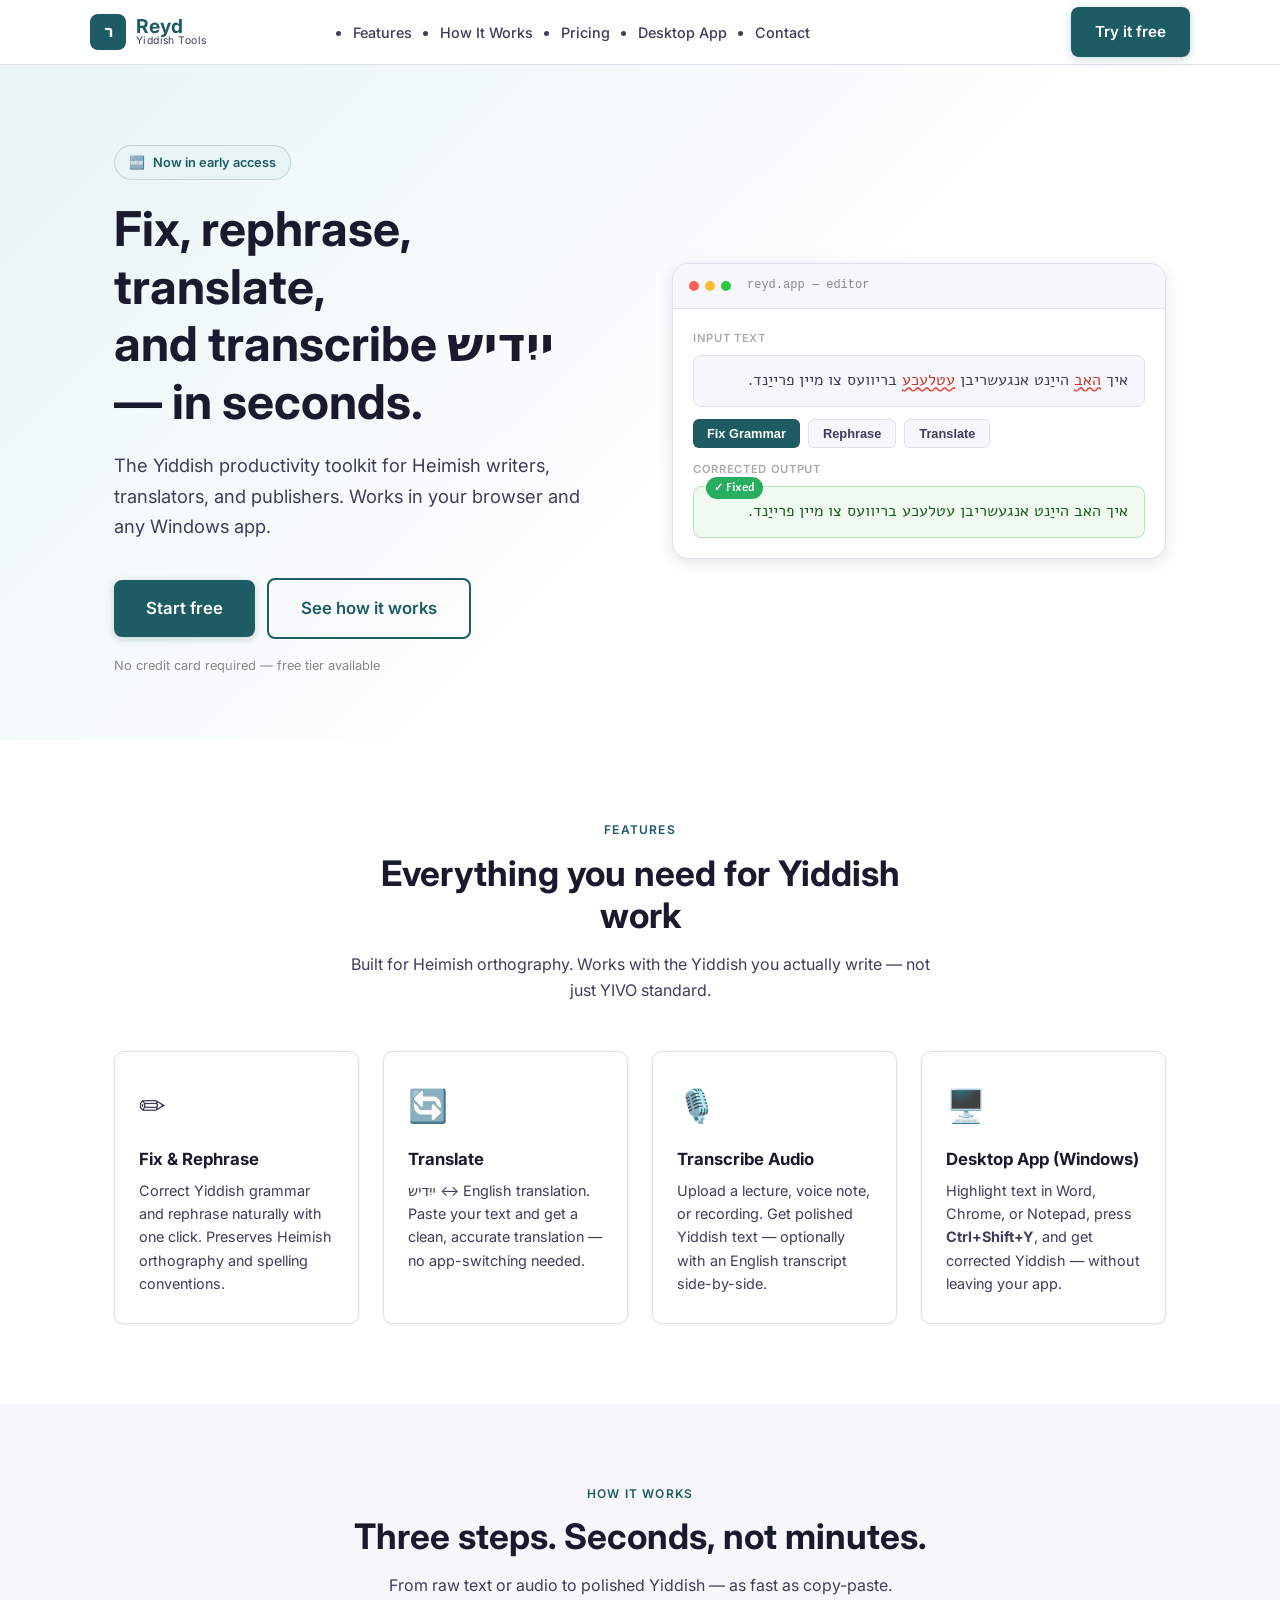
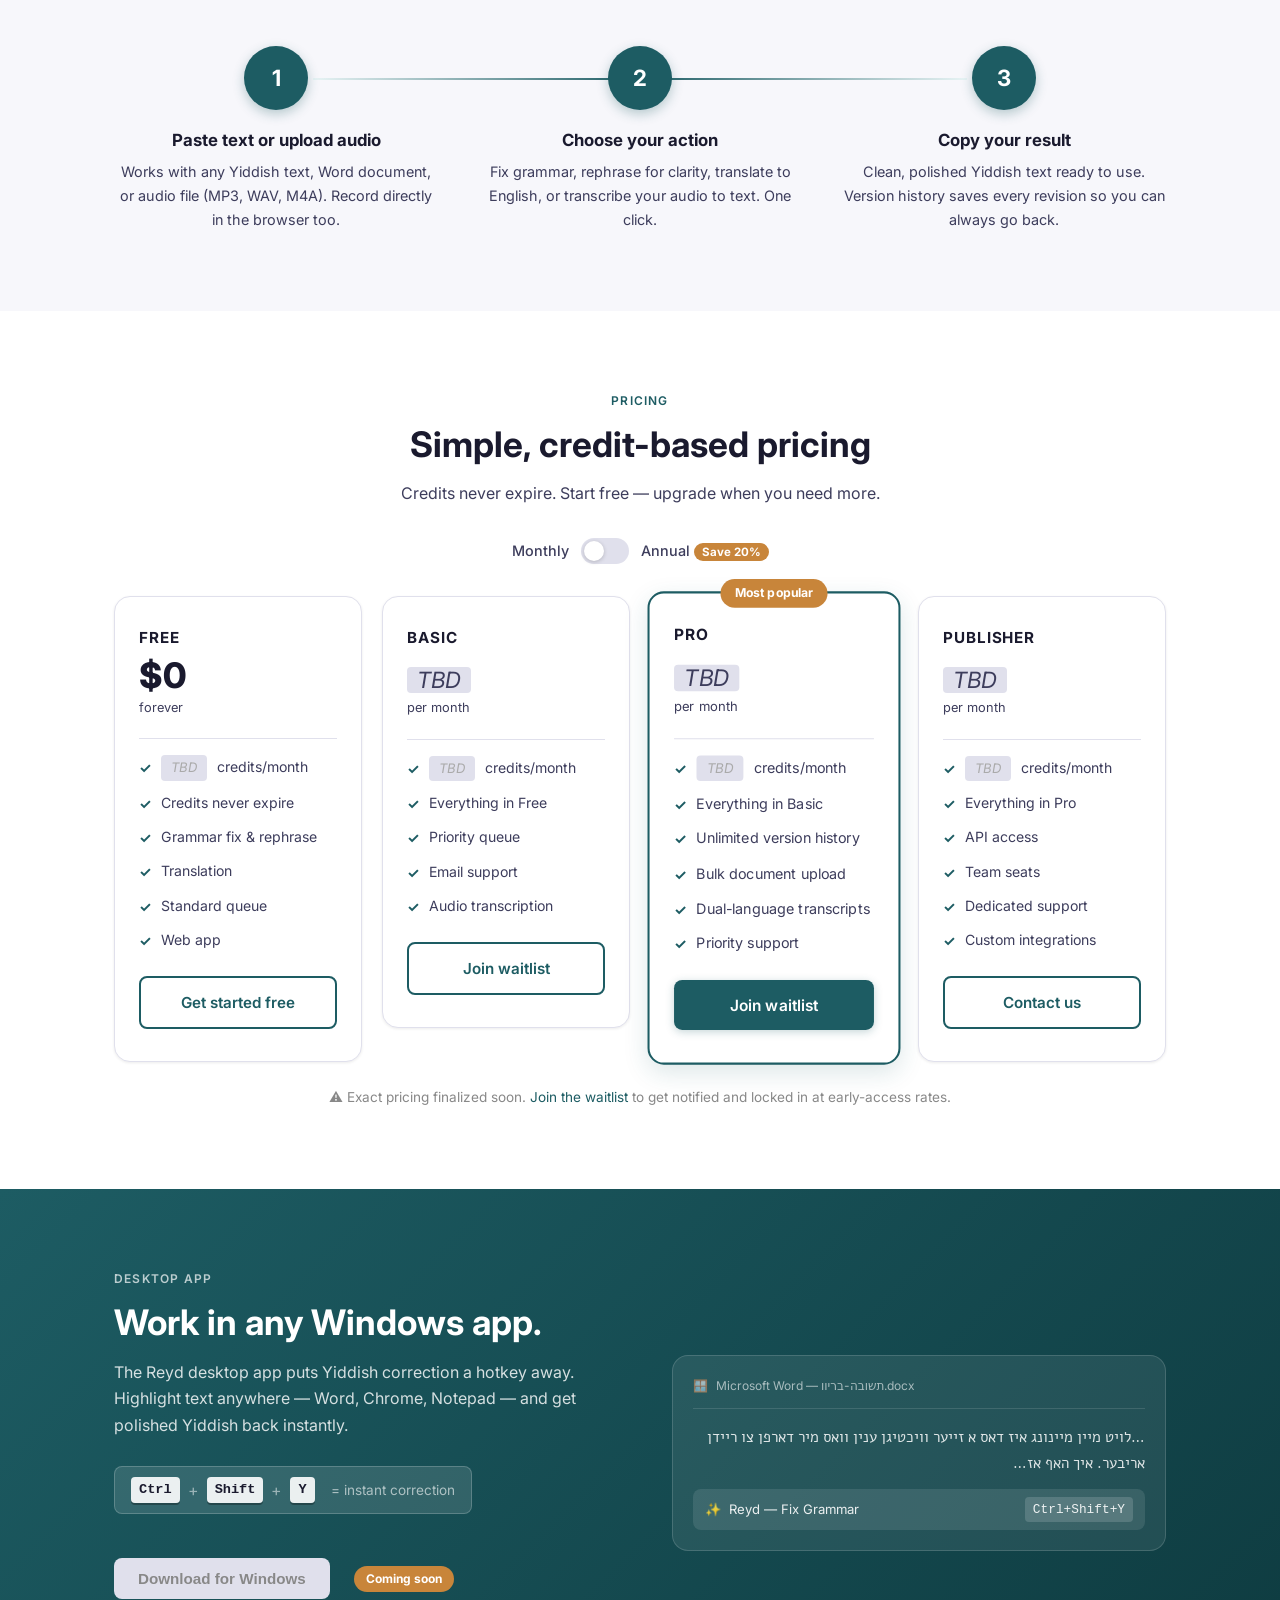
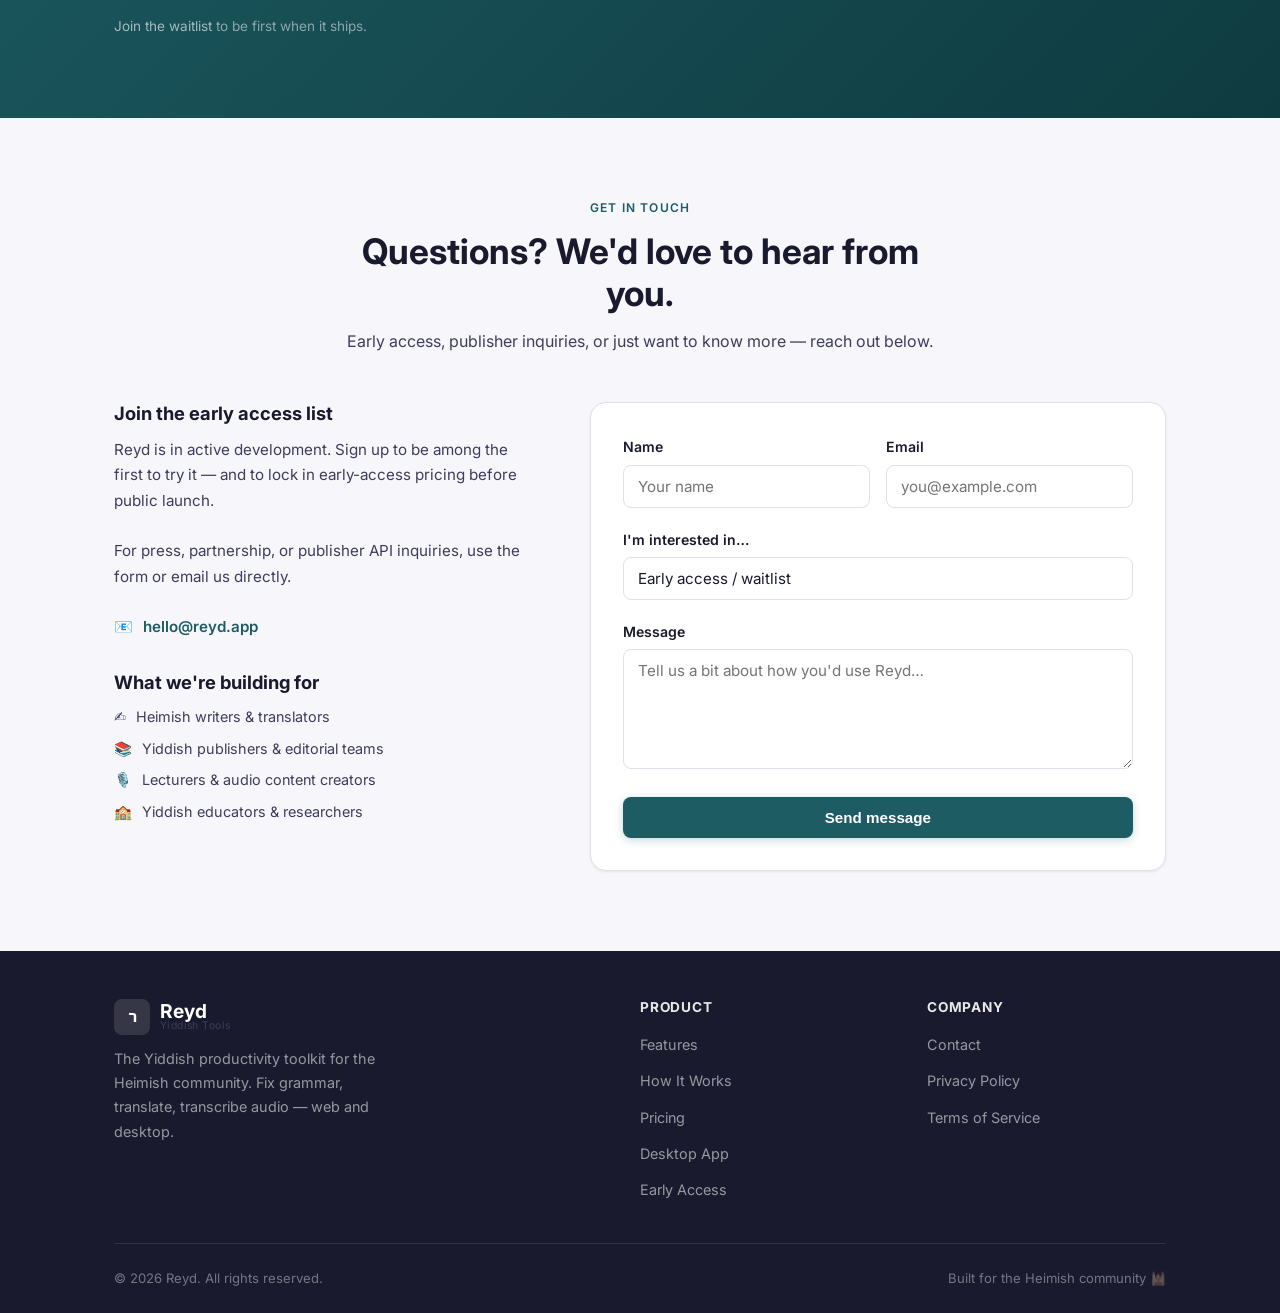
==== index.html @ 50206bb8 "Initial marketing site — Reyd (Yiddish productivity tools) Co-Authored-By: Paperclip <noreply@paperc" ====
<!DOCTYPE html>
<html lang="en">
<head>
  <meta charset="UTF-8" />
  <meta name="viewport" content="width=device-width, initial-scale=1.0" />

  <!-- ── SEO ── -->
  <title>Reyd — Yiddish Grammar, Translation & Audio Transcription</title>
  <meta name="description" content="Fix Yiddish grammar, rephrase, translate, and transcribe audio — all in one tool built for Heimish writers, translators, and publishers. Web and Windows desktop app." />
  <meta name="keywords" content="Yiddish grammar, Yiddish translation, Yiddish transcription, Heimish, Yiddish audio, STT, text correction" />
  <link rel="canonical" href="https://reyd.app/" />

  <!-- ── Open Graph ── -->
  <meta property="og:type"        content="website" />
  <meta property="og:url"         content="https://reyd.app/" />
  <meta property="og:title"       content="Reyd — Yiddish Productivity Tools" />
  <meta property="og:description" content="Fix grammar, translate, and transcribe Yiddish — in seconds. Web + Windows desktop." />
  <meta property="og:image"       content="https://reyd.app/og-image.png" />
  <meta property="og:locale"      content="en_US" />

  <!-- ── Twitter Card ── -->
  <meta name="twitter:card"        content="summary_large_image" />
  <meta name="twitter:title"       content="Reyd — Yiddish Productivity Tools" />
  <meta name="twitter:description" content="Fix grammar, translate, and transcribe Yiddish — in seconds." />
  <meta name="twitter:image"       content="https://reyd.app/og-image.png" />

  <!-- ── Fonts ── -->
  <!-- Inter for Latin UI -->
  <link rel="preconnect" href="https://fonts.googleapis.com" />
  <link rel="preconnect" href="https://fonts.gstatic.com" crossorigin />
  <!-- Alef subseted to Hebrew Unicode block; Inter for Latin -->
  <link href="https://fonts.googleapis.com/css2?family=Alef&family=Inter:wght@400;500;600;700;800&display=swap" rel="stylesheet" />

  <!-- ── Analytics (Plausible — privacy-first, no cookies) ── -->
  <!-- <script defer data-domain="reyd.app" src="https://plausible.io/js/script.js"></script> -->

  <link rel="stylesheet" href="styles.css" />
  <link rel="icon" href="data:image/svg+xml,<svg xmlns='http://www.w3.org/2000/svg' viewBox='0 0 100 100'><rect width='100' height='100' rx='20' fill='%231D5C63'/><text y='.9em' font-size='80' font-family='serif' fill='white'>ר</text></svg>" />
</head>
<body>

<!-- ════════════════════════════
     NAVIGATION
════════════════════════════ -->
<header>
  <nav class="navbar" role="navigation" aria-label="Main navigation">
    <div class="navbar-inner">
      <a href="/" class="navbar-logo" aria-label="Reyd home">
        <div class="logo-icon" aria-hidden="true">ר</div>
        <div class="logo-name">
          <span>Reyd</span>
          <span>Yiddish Tools</span>
        </div>
      </a>

      <ul class="navbar-links" role="list">
        <li><a href="#features">Features</a></li>
        <li><a href="#how-it-works">How It Works</a></li>
        <li><a href="#pricing">Pricing</a></li>
        <li><a href="#desktop">Desktop App</a></li>
        <li><a href="#contact">Contact</a></li>
      </ul>

      <a href="#pricing" class="btn btn-primary navbar-cta">Try it free</a>

      <div class="hamburger" id="hamburger" role="button" aria-label="Open menu" aria-expanded="false" tabindex="0">
        <span></span><span></span><span></span>
      </div>
    </div>

    <nav class="mobile-nav" id="mobile-nav" aria-label="Mobile navigation">
      <a href="#features">Features</a>
      <a href="#how-it-works">How It Works</a>
      <a href="#pricing">Pricing</a>
      <a href="#desktop">Desktop App</a>
      <a href="#contact">Contact</a>
      <a href="#pricing" class="btn btn-primary" style="margin-top:8px;justify-content:center;">Try it free</a>
    </nav>
  </nav>
</header>

<main>

<!-- ════════════════════════════
     HERO
════════════════════════════ -->
<section class="hero" id="hero" aria-labelledby="hero-heading">
  <div class="container">
    <div class="hero-inner">
      <div class="hero-text">
        <div class="hero-badge">
          <span aria-hidden="true">🆕</span> Now in early access
        </div>
        <h1 id="hero-heading">
          Fix, rephrase, translate,<br />and transcribe <span lang="yi">ייִדיש</span> — in seconds.
        </h1>
        <p class="hero-sub">
          The Yiddish productivity toolkit for Heimish writers, translators, and publishers. Works in your browser and any Windows app.
        </p>
        <div class="hero-actions">
          <a href="#pricing" class="btn btn-primary btn-lg">Start free</a>
          <a href="#how-it-works" class="btn btn-outline btn-lg">See how it works</a>
        </div>
        <p class="hero-note">No credit card required &mdash; free tier available</p>
      </div>

      <!-- Interactive demo panel -->
      <div class="demo-panel" role="img" aria-label="Demo: Yiddish grammar correction">
        <div class="demo-topbar">
          <div class="demo-dots" aria-hidden="true">
            <span></span><span></span><span></span>
          </div>
          <div class="demo-title">reyd.app — editor</div>
        </div>
        <div class="demo-body">
          <div class="demo-label">Input text</div>
          <div class="demo-input" dir="rtl" lang="yi">
            איך <span class="error-span">האב</span> הייַנט אנגעשריבן <span class="error-span">עטלעכע</span> בריוועס צו מיין פרייַנד.
          </div>

          <div class="demo-actions" aria-label="Actions">
            <button class="demo-action-btn active" type="button">Fix Grammar</button>
            <button class="demo-action-btn" type="button">Rephrase</button>
            <button class="demo-action-btn" type="button">Translate</button>
          </div>

          <div class="demo-label">Corrected output</div>
          <div class="demo-output" dir="rtl" lang="yi" style="position:relative;">
            <span class="demo-tick">✓ Fixed</span>
            איך האב הייַנט אנגעשריבן עטלעכע בריוועס צו מיין פרייַנד.
          </div>
        </div>
      </div>
    </div>
  </div>
</section>

<!-- ════════════════════════════
     FEATURES
════════════════════════════ -->
<section class="section" id="features" aria-labelledby="features-heading">
  <div class="container">
    <div class="section-header">
      <div class="section-label">Features</div>
      <h2 id="features-heading">Everything you need for Yiddish work</h2>
      <p>Built for Heimish orthography. Works with the Yiddish you actually write — not just YIVO standard.</p>
    </div>

    <div class="features-grid" role="list">
      <div class="feature-card" role="listitem">
        <span class="feature-icon" aria-hidden="true">✏️</span>
        <h3>Fix &amp; Rephrase</h3>
        <p>Correct Yiddish grammar and rephrase naturally with one click. Preserves Heimish orthography and spelling conventions.</p>
      </div>
      <div class="feature-card" role="listitem">
        <span class="feature-icon" aria-hidden="true">🔄</span>
        <h3>Translate</h3>
        <p>
          <span lang="yi">ייִדיש</span> ↔ English translation. Paste your text and get a clean, accurate translation — no app-switching needed.
        </p>
      </div>
      <div class="feature-card" role="listitem">
        <span class="feature-icon" aria-hidden="true">🎙️</span>
        <h3>Transcribe Audio</h3>
        <p>Upload a lecture, voice note, or recording. Get polished Yiddish text — optionally with an English transcript side-by-side.</p>
      </div>
      <div class="feature-card" role="listitem">
        <span class="feature-icon" aria-hidden="true">🖥️</span>
        <h3>Desktop App (Windows)</h3>
        <p>Highlight text in Word, Chrome, or Notepad, press <strong>Ctrl+Shift+Y</strong>, and get corrected Yiddish — without leaving your app.</p>
      </div>
    </div>
  </div>
</section>

<!-- ════════════════════════════
     HOW IT WORKS
════════════════════════════ -->
<section class="section section-alt" id="how-it-works" aria-labelledby="hiw-heading">
  <div class="container">
    <div class="section-header">
      <div class="section-label">How it works</div>
      <h2 id="hiw-heading">Three steps. Seconds, not minutes.</h2>
      <p>From raw text or audio to polished Yiddish — as fast as copy-paste.</p>
    </div>

    <div class="steps" role="list">
      <div class="step" role="listitem">
        <div class="step-number" aria-hidden="true">1</div>
        <h3>Paste text or upload audio</h3>
        <p>Works with any Yiddish text, Word document, or audio file (MP3, WAV, M4A). Record directly in the browser too.</p>
      </div>
      <div class="step" role="listitem">
        <div class="step-number" aria-hidden="true">2</div>
        <h3>Choose your action</h3>
        <p>Fix grammar, rephrase for clarity, translate to English, or transcribe your audio to text. One click.</p>
      </div>
      <div class="step" role="listitem">
        <div class="step-number" aria-hidden="true">3</div>
        <h3>Copy your result</h3>
        <p>Clean, polished Yiddish text ready to use. Version history saves every revision so you can always go back.</p>
      </div>
    </div>
  </div>
</section>

<!-- ════════════════════════════
     PRICING
════════════════════════════ -->
<section class="section" id="pricing" aria-labelledby="pricing-heading">
  <div class="container">
    <div class="section-header">
      <div class="section-label">Pricing</div>
      <h2 id="pricing-heading">Simple, credit-based pricing</h2>
      <p>Credits never expire. Start free — upgrade when you need more.</p>
    </div>

    <div class="pricing-toggle" role="group" aria-label="Billing period">
      <span class="toggle-label">Monthly</span>
      <div class="toggle-switch" id="billing-toggle" role="switch" aria-checked="false" tabindex="0">
        <div class="toggle-knob"></div>
      </div>
      <span class="toggle-label">Annual <span class="toggle-save">Save 20%</span></span>
    </div>

    <div class="pricing-grid" role="list">

      <!-- Free -->
      <div class="pricing-card" role="listitem">
        <div class="pricing-tier">Free</div>
        <div class="pricing-price">$0</div>
        <div class="pricing-period">forever</div>
        <hr class="pricing-divider" />
        <ul class="pricing-features" aria-label="Free plan features">
          <li><span class="pricing-placeholder">TBD</span> credits/month</li>
          <li>Credits never expire</li>
          <li>Grammar fix &amp; rephrase</li>
          <li>Translation</li>
          <li>Standard queue</li>
          <li>Web app</li>
        </ul>
        <a href="#contact" class="btn btn-outline" style="width:100%;justify-content:center;">Get started free</a>
      </div>

      <!-- Basic -->
      <div class="pricing-card" role="listitem">
        <div class="pricing-tier">Basic</div>
        <div class="pricing-price"><span class="pricing-placeholder" style="font-size:1.4rem;">TBD</span></div>
        <div class="pricing-period">per month</div>
        <hr class="pricing-divider" />
        <ul class="pricing-features" aria-label="Basic plan features">
          <li><span class="pricing-placeholder">TBD</span> credits/month</li>
          <li>Everything in Free</li>
          <li>Priority queue</li>
          <li>Email support</li>
          <li>Audio transcription</li>
        </ul>
        <a href="#contact" class="btn btn-outline" style="width:100%;justify-content:center;">Join waitlist</a>
      </div>

      <!-- Pro — Most popular -->
      <div class="pricing-card popular" role="listitem">
        <div class="popular-badge">Most popular</div>
        <div class="pricing-tier">Pro</div>
        <div class="pricing-price"><span class="pricing-placeholder" style="font-size:1.4rem;">TBD</span></div>
        <div class="pricing-period">per month</div>
        <hr class="pricing-divider" />
        <ul class="pricing-features" aria-label="Pro plan features">
          <li><span class="pricing-placeholder">TBD</span> credits/month</li>
          <li>Everything in Basic</li>
          <li>Unlimited version history</li>
          <li>Bulk document upload</li>
          <li>Dual-language transcripts</li>
          <li>Priority support</li>
        </ul>
        <a href="#contact" class="btn btn-primary" style="width:100%;justify-content:center;">Join waitlist</a>
      </div>

      <!-- Publisher -->
      <div class="pricing-card" role="listitem">
        <div class="pricing-tier">Publisher</div>
        <div class="pricing-price"><span class="pricing-placeholder" style="font-size:1.4rem;">TBD</span></div>
        <div class="pricing-period">per month</div>
        <hr class="pricing-divider" />
        <ul class="pricing-features" aria-label="Publisher plan features">
          <li><span class="pricing-placeholder">TBD</span> credits/month</li>
          <li>Everything in Pro</li>
          <li>API access</li>
          <li>Team seats</li>
          <li>Dedicated support</li>
          <li>Custom integrations</li>
        </ul>
        <a href="#contact" class="btn btn-outline" style="width:100%;justify-content:center;">Contact us</a>
      </div>

    </div>

    <p style="text-align:center;margin-top:24px;font-size:.85rem;color:#888;">
      ⚠️ Exact pricing finalized soon. <a href="#contact">Join the waitlist</a> to get notified and locked in at early-access rates.
    </p>
  </div>
</section>

<!-- ════════════════════════════
     DESKTOP APP CTA
════════════════════════════ -->
<section class="desktop-cta section" id="desktop" aria-labelledby="desktop-heading">
  <div class="container">
    <div class="desktop-inner">
      <div>
        <div class="section-label" style="color:rgba(255,255,255,.7);">Desktop App</div>
        <h2 id="desktop-heading">Work in any Windows app.</h2>
        <p style="margin-top:16px;margin-bottom:8px;">
          The Reyd desktop app puts Yiddish correction a hotkey away. Highlight text anywhere — Word, Chrome, Notepad — and get polished Yiddish back instantly.
        </p>
        <div class="hotkey-demo" aria-label="Keyboard shortcut: Ctrl plus Shift plus Y">
          <kbd class="key">Ctrl</kbd>
          <span style="color:rgba(255,255,255,.5)">+</span>
          <kbd class="key">Shift</kbd>
          <span style="color:rgba(255,255,255,.5)">+</span>
          <kbd class="key">Y</kbd>
          <span style="color:rgba(255,255,255,.6);font-size:.85rem;margin-left:8px;">= instant correction</span>
        </div>
        <div style="display:flex;align-items:center;gap:12px;margin-top:24px;">
          <button class="btn btn-disabled" disabled aria-disabled="true">Download for Windows</button>
          <span class="coming-soon-tag">Coming soon</span>
        </div>
        <p style="margin-top:16px;color:rgba(255,255,255,.5);font-size:.85rem;">
          <a href="#contact" style="color:rgba(255,255,255,.6);">Join the waitlist</a> to be first when it ships.
        </p>
      </div>

      <div class="app-mockup" aria-label="Desktop app preview">
        <div class="mockup-header">
          <span>🪟</span>
          <span>Microsoft Word — תשובה-בריוו.docx</span>
        </div>
        <div class="mockup-text" dir="rtl" lang="yi">
          …לויט מיין מיינונג איז דאס א זייער וויכטיגן ענין
          וואס מיר דארפן צו ריידן אריבער. איך האף אז…
        </div>
        <div class="mockup-action">
          <span>✨</span>
          <span style="flex:1">Reyd — Fix Grammar</span>
          <span class="shortcut-chip">Ctrl+Shift+Y</span>
        </div>
      </div>
    </div>
  </div>
</section>

<!-- ════════════════════════════
     CONTACT
════════════════════════════ -->
<section class="section section-alt" id="contact" aria-labelledby="contact-heading">
  <div class="container">
    <div class="section-header">
      <div class="section-label">Get in touch</div>
      <h2 id="contact-heading">Questions? We'd love to hear from you.</h2>
      <p>Early access, publisher inquiries, or just want to know more — reach out below.</p>
    </div>

    <div class="contact-grid">
      <div class="contact-info">
        <h3>Join the early access list</h3>
        <p>
          Reyd is in active development. Sign up to be among the first to try it — and to lock in early-access pricing before public launch.
        </p>
        <p>
          For press, partnership, or publisher API inquiries, use the form or email us directly.
        </p>
        <div class="contact-email">
          <span aria-hidden="true">📧</span>
          <a href="mailto:hello@reyd.app">hello@reyd.app</a>
        </div>

        <div style="margin-top:32px;">
          <h3 style="margin-bottom:12px;">What we're building for</h3>
          <ul style="list-style:none;display:flex;flex-direction:column;gap:8px;">
            <li style="display:flex;gap:10px;align-items:flex-start;font-size:.9rem;">
              <span>✍️</span> Heimish writers &amp; translators
            </li>
            <li style="display:flex;gap:10px;align-items:flex-start;font-size:.9rem;">
              <span>📚</span> Yiddish publishers &amp; editorial teams
            </li>
            <li style="display:flex;gap:10px;align-items:flex-start;font-size:.9rem;">
              <span>🎙️</span> Lecturers &amp; audio content creators
            </li>
            <li style="display:flex;gap:10px;align-items:flex-start;font-size:.9rem;">
              <span>🏫</span> Yiddish educators &amp; researchers
            </li>
          </ul>
        </div>
      </div>

      <!-- Formspree contact form -->
      <div class="contact-form">
        <form id="contact-form" action="https://formspree.io/f/PLACEHOLDER_FORM_ID" method="POST" novalidate>
          <div class="form-row">
            <div class="form-group">
              <label for="name">Name</label>
              <input type="text" id="name" name="name" placeholder="Your name" required autocomplete="name" />
            </div>
            <div class="form-group">
              <label for="email">Email</label>
              <input type="email" id="email" name="email" placeholder="you@example.com" required autocomplete="email" />
            </div>
          </div>
          <div class="form-group">
            <label for="subject">I'm interested in…</label>
            <select id="subject" name="subject">
              <option value="early-access">Early access / waitlist</option>
              <option value="publisher-api">Publisher API access</option>
              <option value="desktop-waitlist">Desktop app waitlist (Windows)</option>
              <option value="press">Press / media inquiry</option>
              <option value="other">Other</option>
            </select>
          </div>
          <div class="form-group">
            <label for="message">Message</label>
            <textarea id="message" name="message" placeholder="Tell us a bit about how you'd use Reyd…"></textarea>
          </div>
          <!-- Honeypot anti-spam field -->
          <input type="text" name="_gotcha" style="display:none" tabindex="-1" autocomplete="off" />
          <input type="hidden" name="_subject" value="New Reyd inquiry" />

          <button type="submit" class="btn btn-primary" style="width:100%;justify-content:center;">
            Send message
          </button>
        </form>
        <div class="form-success" id="form-success" role="alert">
          ✅ Message received! We'll be in touch soon.
        </div>
      </div>
    </div>
  </div>
</section>

</main>

<!-- ════════════════════════════
     FOOTER
════════════════════════════ -->
<footer class="footer" role="contentinfo">
  <div class="container">
    <div class="footer-inner">
      <div class="footer-brand">
        <a href="/" class="navbar-logo" style="color:#fff;" aria-label="Reyd home">
          <div class="logo-icon" aria-hidden="true">ר</div>
          <div class="logo-name">
            <span style="color:#fff;">Reyd</span>
            <span>Yiddish Tools</span>
          </div>
        </a>
        <p>
          The Yiddish productivity toolkit for the Heimish community. Fix grammar, translate, transcribe audio — web and desktop.
        </p>
      </div>

      <div class="footer-col">
        <h4>Product</h4>
        <ul>
          <li><a href="#features">Features</a></li>
          <li><a href="#how-it-works">How It Works</a></li>
          <li><a href="#pricing">Pricing</a></li>
          <li><a href="#desktop">Desktop App</a></li>
          <li><a href="#contact">Early Access</a></li>
        </ul>
      </div>

      <div class="footer-col">
        <h4>Company</h4>
        <ul>
          <li><a href="#contact">Contact</a></li>
          <li><a href="privacy.html">Privacy Policy</a></li>
          <li><a href="terms.html">Terms of Service</a></li>
        </ul>
      </div>
    </div>

    <div class="footer-bottom">
      <span>&copy; 2026 Reyd. All rights reserved.</span>
      <span>Built for the Heimish community 🕍</span>
    </div>
  </div>
</footer>

<script>
// ── Mobile nav toggle ──
const hamburger = document.getElementById('hamburger');
const mobileNav = document.getElementById('mobile-nav');
hamburger.addEventListener('click', () => {
  const isOpen = mobileNav.classList.toggle('open');
  hamburger.setAttribute('aria-expanded', isOpen);
});
hamburger.addEventListener('keydown', e => {
  if (e.key === 'Enter' || e.key === ' ') { e.preventDefault(); hamburger.click(); }
});
// Close mobile nav on link click
mobileNav.querySelectorAll('a').forEach(a => {
  a.addEventListener('click', () => {
    mobileNav.classList.remove('open');
    hamburger.setAttribute('aria-expanded', 'false');
  });
});

// ── Billing toggle (visual only — pricing TBD) ──
const toggle = document.getElementById('billing-toggle');
toggle.addEventListener('click', () => {
  const active = toggle.classList.toggle('active');
  toggle.setAttribute('aria-checked', active);
});
toggle.addEventListener('keydown', e => {
  if (e.key === 'Enter' || e.key === ' ') { e.preventDefault(); toggle.click(); }
});

// ── Contact form AJAX submit (Formspree) ──
const form = document.getElementById('contact-form');
const successMsg = document.getElementById('form-success');
form.addEventListener('submit', async e => {
  e.preventDefault();
  const btn = form.querySelector('button[type="submit"]');
  btn.textContent = 'Sending…';
  btn.disabled = true;
  try {
    const res = await fetch(form.action, {
      method: 'POST',
      headers: { 'Accept': 'application/json' },
      body: new FormData(form),
    });
    if (res.ok) {
      form.style.display = 'none';
      successMsg.style.display = 'block';
    } else {
      btn.textContent = 'Try again';
      btn.disabled = false;
    }
  } catch {
    btn.textContent = 'Try again';
    btn.disabled = false;
  }
});

// ── Smooth-scroll for anchor links ──
document.querySelectorAll('a[href^="#"]').forEach(a => {
  a.addEventListener('click', e => {
    const id = a.getAttribute('href').slice(1);
    const el = document.getElementById(id);
    if (el) {
      e.preventDefault();
      el.scrollIntoView({ behavior: 'smooth', block: 'start' });
    }
  });
});

// ── Active nav link highlighting on scroll ──
const sections = document.querySelectorAll('section[id]');
const navLinks = document.querySelectorAll('.navbar-links a');
const observer = new IntersectionObserver((entries) => {
  entries.forEach(entry => {
    if (entry.isIntersecting) {
      navLinks.forEach(link => {
        link.style.color = link.getAttribute('href') === '#' + entry.target.id
          ? 'var(--primary)'
          : '';
      });
    }
  });
}, { rootMargin: '-40% 0px -55% 0px' });
sections.forEach(s => observer.observe(s));
</script>

</body>
</html>
---- styles.css ----
/* =========================================================
   Reyd — Marketing Site Styles
   Warm stone + deep teal palette (Designer spec AAN-663)
   ========================================================= */

/* ── Reset & Base ── */
*, *::before, *::after {
  box-sizing: border-box;
  margin: 0;
  padding: 0;
}

:root {
  --primary:       #1D5C63;
  --primary-light: #E8F4F5;
  --primary-hover: #174d53;
  --accent:        #C8853A;
  --text-dark:     #1A1A2E;
  --text-body:     #3D3D5C;
  --bg-white:      #FFFFFF;
  --border:        #E0E0EC;
  --bg-alt:        #F7F7FB;
  --shadow-sm:     0 1px 3px rgba(0,0,0,.08);
  --shadow-md:     0 4px 16px rgba(0,0,0,.10);
  --radius:        10px;
  --radius-lg:     16px;
  --font-latin:    'Inter', 'Lato', system-ui, sans-serif;
  --font-heb:      'Alef', 'David Libre', serif;
}

html {
  scroll-behavior: smooth;
  font-size: 16px;
}

body {
  font-family: var(--font-latin);
  color: var(--text-body);
  background: var(--bg-white);
  line-height: 1.65;
  -webkit-font-smoothing: antialiased;
}

img { max-width: 100%; display: block; }

a {
  color: var(--primary);
  text-decoration: none;
}
a:hover { text-decoration: underline; }

/* ── Layout helpers ── */
.container {
  max-width: 1100px;
  margin: 0 auto;
  padding: 0 24px;
}

.section {
  padding: 80px 0;
}
.section-alt {
  background: var(--bg-alt);
}

/* ── Typography ── */
h1, h2, h3, h4 {
  color: var(--text-dark);
  line-height: 1.2;
  font-weight: 700;
}
h1 { font-size: clamp(2rem, 4vw, 3rem); }
h2 { font-size: clamp(1.6rem, 3vw, 2.2rem); }
h3 { font-size: 1.2rem; }

.section-label {
  font-size: .75rem;
  font-weight: 600;
  letter-spacing: .1em;
  text-transform: uppercase;
  color: var(--primary);
  margin-bottom: 12px;
}

/* RTL container for all Yiddish/Hebrew text display */
[dir="rtl"] {
  direction: rtl;
  text-align: right;
  font-family: var(--font-heb);
}
.yiddish {
  font-family: var(--font-heb);
  direction: rtl;
  unicode-bidi: embed;
  font-size: 1.1em;
}

/* ── Buttons ── */
.btn {
  display: inline-flex;
  align-items: center;
  gap: 8px;
  padding: 12px 24px;
  border-radius: 8px;
  font-weight: 600;
  font-size: .95rem;
  cursor: pointer;
  transition: background .18s, transform .12s, box-shadow .18s;
  border: none;
  text-decoration: none;
}
.btn:hover { text-decoration: none; }

.btn-primary {
  background: var(--primary);
  color: #fff;
  box-shadow: 0 2px 8px rgba(29,92,99,.25);
}
.btn-primary:hover {
  background: var(--primary-hover);
  transform: translateY(-1px);
  box-shadow: 0 4px 14px rgba(29,92,99,.35);
}

.btn-outline {
  background: transparent;
  color: var(--primary);
  border: 2px solid var(--primary);
}
.btn-outline:hover {
  background: var(--primary-light);
}

.btn-disabled {
  background: var(--border);
  color: #888;
  cursor: not-allowed;
  box-shadow: none;
}
.btn-disabled:hover { transform: none; box-shadow: none; }

.btn-lg {
  padding: 15px 32px;
  font-size: 1.05rem;
}

/* ── Navigation ── */
.navbar {
  position: sticky;
  top: 0;
  z-index: 100;
  background: rgba(255,255,255,.96);
  backdrop-filter: blur(8px);
  border-bottom: 1px solid var(--border);
  padding: 0 24px;
}
.navbar-inner {
  max-width: 1100px;
  margin: 0 auto;
  display: flex;
  align-items: center;
  height: 64px;
  gap: 32px;
}

.navbar-logo {
  display: flex;
  align-items: center;
  gap: 10px;
  text-decoration: none;
  font-weight: 700;
  font-size: 1.25rem;
  color: var(--text-dark);
  flex-shrink: 0;
}
.navbar-logo:hover { text-decoration: none; }

.logo-icon {
  width: 36px;
  height: 36px;
  background: var(--primary);
  border-radius: 8px;
  display: flex;
  align-items: center;
  justify-content: center;
  color: #fff;
  font-family: var(--font-heb);
  font-size: 1.1rem;
  font-weight: 700;
  flex-shrink: 0;
}

.logo-name {
  display: flex;
  flex-direction: column;
  line-height: 1;
}
.logo-name span:first-child {
  color: var(--primary);
  font-size: 1.2rem;
}
.logo-name span:last-child {
  font-size: .65rem;
  font-weight: 400;
  color: var(--text-body);
  letter-spacing: .04em;
}

.navbar-links {
  display: flex;
  gap: 28px;
  margin: 0 auto;
}
.navbar-links a {
  color: var(--text-body);
  font-size: .9rem;
  font-weight: 500;
  text-decoration: none;
  transition: color .15s;
}
.navbar-links a:hover { color: var(--primary); }

.navbar-cta { margin-left: auto; flex-shrink: 0; }

.hamburger {
  display: none;
  flex-direction: column;
  gap: 5px;
  cursor: pointer;
  padding: 4px;
  margin-left: auto;
}
.hamburger span {
  display: block;
  width: 24px;
  height: 2px;
  background: var(--text-dark);
  border-radius: 2px;
  transition: transform .25s, opacity .25s;
}

/* ── Hero ── */
.hero {
  background: linear-gradient(135deg, var(--primary-light) 0%, #fff 60%);
  padding: 80px 0 64px;
}
.hero-inner {
  display: grid;
  grid-template-columns: 1fr 1fr;
  gap: 64px;
  align-items: center;
}
.hero-badge {
  display: inline-flex;
  align-items: center;
  gap: 8px;
  background: var(--primary-light);
  border: 1px solid rgba(29,92,99,.2);
  border-radius: 100px;
  padding: 6px 14px;
  font-size: .8rem;
  font-weight: 600;
  color: var(--primary);
  margin-bottom: 20px;
}
.hero h1 { margin-bottom: 20px; }
.hero-sub {
  font-size: 1.15rem;
  color: var(--text-body);
  margin-bottom: 36px;
  max-width: 500px;
}
.hero-actions {
  display: flex;
  flex-wrap: wrap;
  gap: 12px;
  align-items: center;
}
.hero-note {
  font-size: .8rem;
  color: #888;
  margin-top: 16px;
}

/* Demo panel */
.demo-panel {
  background: var(--bg-white);
  border: 1px solid var(--border);
  border-radius: var(--radius-lg);
  box-shadow: var(--shadow-md);
  overflow: hidden;
}
.demo-topbar {
  display: flex;
  align-items: center;
  gap: 8px;
  padding: 12px 16px;
  background: var(--bg-alt);
  border-bottom: 1px solid var(--border);
}
.demo-dots { display: flex; gap: 6px; }
.demo-dots span {
  width: 10px;
  height: 10px;
  border-radius: 50%;
}
.demo-dots span:nth-child(1) { background: #FF5F57; }
.demo-dots span:nth-child(2) { background: #FFBD2E; }
.demo-dots span:nth-child(3) { background: #28CA41; }
.demo-title {
  font-size: .75rem;
  color: #888;
  margin-left: 8px;
  font-family: monospace;
}

.demo-body { padding: 20px; }
.demo-label {
  font-size: .7rem;
  font-weight: 600;
  letter-spacing: .06em;
  text-transform: uppercase;
  color: #aaa;
  margin-bottom: 8px;
}

.demo-input {
  background: var(--bg-alt);
  border: 1px solid var(--border);
  border-radius: 8px;
  padding: 12px 16px;
  margin-bottom: 12px;
  font-family: var(--font-heb);
  direction: rtl;
  text-align: right;
  font-size: 1rem;
  line-height: 1.6;
  color: var(--text-body);
  position: relative;
}
.error-span {
  text-decoration: wavy underline #e74c3c;
  color: #c0392b;
}

.demo-actions {
  display: flex;
  gap: 8px;
  margin-bottom: 12px;
}
.demo-action-btn {
  padding: 6px 14px;
  border-radius: 6px;
  font-size: .8rem;
  font-weight: 600;
  border: none;
  cursor: default;
}
.demo-action-btn.active {
  background: var(--primary);
  color: #fff;
}
.demo-action-btn:not(.active) {
  background: var(--bg-alt);
  color: var(--text-body);
  border: 1px solid var(--border);
}

.demo-output {
  background: #F0FAF1;
  border: 1px solid #B7E4BB;
  border-radius: 8px;
  padding: 12px 16px;
  font-family: var(--font-heb);
  direction: rtl;
  text-align: right;
  font-size: 1rem;
  line-height: 1.6;
  color: #1a5c1e;
  position: relative;
}
.demo-tick {
  position: absolute;
  top: -10px;
  left: 12px;
  background: #27AE60;
  color: #fff;
  font-size: .7rem;
  font-weight: 700;
  padding: 2px 8px;
  border-radius: 100px;
  direction: ltr;
}

/* Demo animation */
@keyframes fadeIn {
  from { opacity: 0; transform: translateY(4px); }
  to   { opacity: 1; transform: translateY(0); }
}
.demo-output {
  animation: fadeIn .5s ease;
}

/* ── Features ── */
.features-grid {
  display: grid;
  grid-template-columns: repeat(auto-fit, minmax(220px, 1fr));
  gap: 24px;
  margin-top: 48px;
}
.feature-card {
  background: var(--bg-white);
  border: 1px solid var(--border);
  border-radius: var(--radius);
  padding: 28px 24px;
  box-shadow: var(--shadow-sm);
  transition: box-shadow .18s, transform .18s;
}
.feature-card:hover {
  box-shadow: var(--shadow-md);
  transform: translateY(-2px);
}
.feature-icon {
  font-size: 2rem;
  margin-bottom: 16px;
  display: block;
}
.feature-card h3 {
  font-size: 1.05rem;
  margin-bottom: 10px;
  color: var(--text-dark);
}
.feature-card p {
  font-size: .9rem;
  color: var(--text-body);
  line-height: 1.6;
}

/* ── How It Works ── */
.steps {
  display: grid;
  grid-template-columns: repeat(3, 1fr);
  gap: 40px;
  margin-top: 48px;
  position: relative;
}
.steps::before {
  content: '';
  position: absolute;
  top: 32px;
  left: calc(16.6% + 24px);
  right: calc(16.6% + 24px);
  height: 2px;
  background: linear-gradient(90deg, var(--primary-light), var(--primary), var(--primary-light));
  z-index: 0;
}
.step {
  text-align: center;
  position: relative;
  z-index: 1;
}
.step-number {
  width: 64px;
  height: 64px;
  border-radius: 50%;
  background: var(--primary);
  color: #fff;
  font-size: 1.4rem;
  font-weight: 700;
  display: flex;
  align-items: center;
  justify-content: center;
  margin: 0 auto 20px;
  box-shadow: 0 4px 12px rgba(29,92,99,.3);
  position: relative;
}
.step h3 {
  margin-bottom: 10px;
  font-size: 1.05rem;
}
.step p { font-size: .9rem; }

/* ── Pricing ── */
.pricing-toggle {
  display: flex;
  align-items: center;
  justify-content: center;
  gap: 12px;
  margin: 32px 0;
}
.toggle-switch {
  width: 48px;
  height: 26px;
  background: var(--border);
  border-radius: 13px;
  position: relative;
  cursor: pointer;
  transition: background .2s;
}
.toggle-switch.active { background: var(--primary); }
.toggle-knob {
  position: absolute;
  top: 3px;
  left: 3px;
  width: 20px;
  height: 20px;
  background: #fff;
  border-radius: 50%;
  transition: left .2s;
  box-shadow: 0 1px 4px rgba(0,0,0,.2);
}
.toggle-switch.active .toggle-knob { left: 25px; }
.toggle-label {
  font-size: .9rem;
  font-weight: 500;
  color: var(--text-body);
}
.toggle-save {
  background: var(--accent);
  color: #fff;
  font-size: .72rem;
  font-weight: 700;
  padding: 2px 8px;
  border-radius: 100px;
}

.pricing-grid {
  display: grid;
  grid-template-columns: repeat(4, 1fr);
  gap: 20px;
  align-items: start;
}
.pricing-card {
  background: var(--bg-white);
  border: 1px solid var(--border);
  border-radius: var(--radius-lg);
  padding: 28px 24px 32px;
  box-shadow: var(--shadow-sm);
  position: relative;
  transition: box-shadow .18s, transform .18s;
}
.pricing-card:hover {
  box-shadow: var(--shadow-md);
}
.pricing-card.popular {
  border: 2px solid var(--primary);
  box-shadow: 0 8px 24px rgba(29,92,99,.15);
  transform: scale(1.02);
}
.popular-badge {
  position: absolute;
  top: -14px;
  left: 50%;
  transform: translateX(-50%);
  background: var(--accent);
  color: #fff;
  font-size: .75rem;
  font-weight: 700;
  padding: 4px 14px;
  border-radius: 100px;
  white-space: nowrap;
}
.pricing-tier {
  font-weight: 700;
  font-size: .95rem;
  color: var(--text-dark);
  margin-bottom: 8px;
  text-transform: uppercase;
  letter-spacing: .06em;
}
.pricing-price {
  font-size: 2.2rem;
  font-weight: 800;
  color: var(--text-dark);
  line-height: 1;
  margin-bottom: 4px;
}
.pricing-price span {
  font-size: .9rem;
  font-weight: 400;
  color: var(--text-body);
}
.pricing-period {
  font-size: .8rem;
  color: var(--text-body);
  margin-bottom: 20px;
}
.pricing-divider {
  border: none;
  border-top: 1px solid var(--border);
  margin: 16px 0;
}
.pricing-features {
  list-style: none;
  display: flex;
  flex-direction: column;
  gap: 10px;
  margin-bottom: 24px;
  font-size: .88rem;
}
.pricing-features li {
  display: flex;
  align-items: flex-start;
  gap: 10px;
}
.pricing-features li::before {
  content: '✓';
  color: var(--primary);
  font-weight: 700;
  flex-shrink: 0;
  margin-top: 1px;
}
.pricing-placeholder {
  background: var(--border);
  color: #aaa;
  border-radius: 4px;
  padding: 2px 10px;
  font-size: .82rem;
  display: inline-block;
  font-style: italic;
}

/* ── Desktop App CTA ── */
.desktop-cta {
  background: linear-gradient(135deg, var(--primary) 0%, #0e3b40 100%);
  color: #fff;
}
.desktop-inner {
  display: grid;
  grid-template-columns: 1fr 1fr;
  gap: 64px;
  align-items: center;
}
.desktop-cta h2 { color: #fff; }
.desktop-cta p { color: rgba(255,255,255,.82); }
.desktop-cta .btn-outline {
  border-color: rgba(255,255,255,.4);
  color: #fff;
}
.desktop-cta .btn-outline:hover {
  background: rgba(255,255,255,.12);
}
.hotkey-demo {
  display: inline-flex;
  align-items: center;
  gap: 8px;
  background: rgba(255,255,255,.12);
  border: 1px solid rgba(255,255,255,.2);
  border-radius: 8px;
  padding: 10px 16px;
  margin: 20px 0;
}
.key {
  background: rgba(255,255,255,.9);
  color: var(--text-dark);
  border-radius: 4px;
  padding: 2px 8px;
  font-size: .85rem;
  font-weight: 700;
  font-family: monospace;
  box-shadow: 0 2px 0 rgba(0,0,0,.3);
}
.coming-soon-tag {
  background: var(--accent);
  color: #fff;
  font-size: .75rem;
  font-weight: 700;
  padding: 3px 12px;
  border-radius: 100px;
  margin-left: 12px;
}

.app-mockup {
  background: rgba(255,255,255,.08);
  border: 1px solid rgba(255,255,255,.15);
  border-radius: var(--radius-lg);
  padding: 20px;
  font-size: .85rem;
}
.mockup-header {
  display: flex;
  align-items: center;
  gap: 8px;
  margin-bottom: 16px;
  padding-bottom: 12px;
  border-bottom: 1px solid rgba(255,255,255,.12);
  color: rgba(255,255,255,.6);
  font-size: .75rem;
}
.mockup-text {
  color: rgba(255,255,255,.85);
  margin-bottom: 12px;
  font-family: var(--font-heb);
  direction: rtl;
  text-align: right;
  font-size: .95rem;
  line-height: 1.7;
}
.mockup-action {
  display: flex;
  align-items: center;
  gap: 8px;
  padding: 8px 12px;
  background: rgba(255,255,255,.1);
  border-radius: 8px;
  color: rgba(255,255,255,.9);
  font-size: .82rem;
}
.shortcut-chip {
  background: rgba(255,255,255,.15);
  border-radius: 4px;
  padding: 2px 8px;
  font-family: monospace;
  font-size: .8rem;
}

/* ── Contact ── */
.contact-grid {
  display: grid;
  grid-template-columns: 1fr 1.4fr;
  gap: 64px;
  align-items: start;
  margin-top: 48px;
}
.contact-info h3 {
  margin-bottom: 12px;
  font-size: 1.15rem;
}
.contact-info p {
  color: var(--text-body);
  margin-bottom: 24px;
  font-size: .95rem;
  line-height: 1.7;
}
.contact-email {
  display: flex;
  align-items: center;
  gap: 10px;
  color: var(--primary);
  font-weight: 600;
  font-size: .95rem;
}

.contact-form {
  background: var(--bg-white);
  border: 1px solid var(--border);
  border-radius: var(--radius-lg);
  padding: 32px;
  box-shadow: var(--shadow-sm);
}
.form-group {
  margin-bottom: 20px;
}
.form-group label {
  display: block;
  font-size: .88rem;
  font-weight: 600;
  color: var(--text-dark);
  margin-bottom: 6px;
}
.form-group input,
.form-group textarea,
.form-group select {
  width: 100%;
  padding: 11px 14px;
  border: 1.5px solid var(--border);
  border-radius: 8px;
  font-family: var(--font-latin);
  font-size: .95rem;
  color: var(--text-dark);
  background: var(--bg-white);
  transition: border-color .15s, box-shadow .15s;
  outline: none;
  appearance: none;
}
.form-group input:focus,
.form-group textarea:focus {
  border-color: var(--primary);
  box-shadow: 0 0 0 3px rgba(29,92,99,.12);
}
.form-group textarea { min-height: 120px; resize: vertical; }
.form-row { display: grid; grid-template-columns: 1fr 1fr; gap: 16px; }
.form-success {
  display: none;
  text-align: center;
  padding: 24px;
  color: var(--primary);
  font-weight: 600;
}

/* ── Footer ── */
.footer {
  background: var(--text-dark);
  color: rgba(255,255,255,.7);
  padding: 48px 0 24px;
}
.footer-inner {
  display: grid;
  grid-template-columns: 2fr 1fr 1fr;
  gap: 48px;
  margin-bottom: 40px;
}
.footer-brand p {
  font-size: .9rem;
  line-height: 1.7;
  margin-top: 12px;
  max-width: 280px;
  color: rgba(255,255,255,.55);
}
.footer-brand .logo-icon { background: rgba(255,255,255,.12); }

.footer-col h4 {
  color: rgba(255,255,255,.9);
  font-size: .85rem;
  font-weight: 700;
  letter-spacing: .06em;
  text-transform: uppercase;
  margin-bottom: 16px;
}
.footer-col ul {
  list-style: none;
  display: flex;
  flex-direction: column;
  gap: 10px;
}
.footer-col ul li a {
  color: rgba(255,255,255,.55);
  font-size: .9rem;
  transition: color .15s;
}
.footer-col ul li a:hover {
  color: rgba(255,255,255,.9);
  text-decoration: none;
}

.footer-bottom {
  border-top: 1px solid rgba(255,255,255,.1);
  padding-top: 24px;
  display: flex;
  justify-content: space-between;
  align-items: center;
  font-size: .82rem;
  color: rgba(255,255,255,.4);
}

/* ── Section header shared ── */
.section-header { text-align: center; max-width: 600px; margin: 0 auto; }
.section-header p { color: var(--text-body); margin-top: 14px; font-size: 1rem; }

/* ── Privacy / Terms pages ── */
.policy-page { max-width: 720px; margin: 80px auto; padding: 0 24px 120px; }
.policy-page h1 { margin-bottom: 32px; }
.policy-page h2 { margin: 36px 0 12px; font-size: 1.15rem; }
.policy-page p { margin-bottom: 14px; }

/* ── Mobile nav drawer ── */
.mobile-nav {
  display: none;
  flex-direction: column;
  gap: 0;
  background: var(--bg-white);
  border-top: 1px solid var(--border);
  padding: 16px 24px;
}
.mobile-nav.open { display: flex; }
.mobile-nav a {
  padding: 12px 0;
  border-bottom: 1px solid var(--border);
  color: var(--text-body);
  font-weight: 500;
}
.mobile-nav a:last-child { border-bottom: none; }

/* ── Responsive ── */
@media (max-width: 900px) {
  .pricing-grid { grid-template-columns: repeat(2, 1fr); }
  .pricing-card.popular { transform: none; }
  .desktop-inner,
  .hero-inner,
  .contact-grid { grid-template-columns: 1fr; gap: 40px; }
  .demo-panel { max-width: 440px; }
  .steps::before { display: none; }
  .steps { grid-template-columns: 1fr; gap: 24px; }
  .footer-inner { grid-template-columns: 1fr; gap: 32px; }
}

@media (max-width: 640px) {
  .navbar-links, .navbar-cta { display: none; }
  .hamburger { display: flex; }
  .pricing-grid { grid-template-columns: 1fr; }
  .form-row { grid-template-columns: 1fr; }
  .section { padding: 56px 0; }
  .hero { padding: 48px 0 40px; }
}
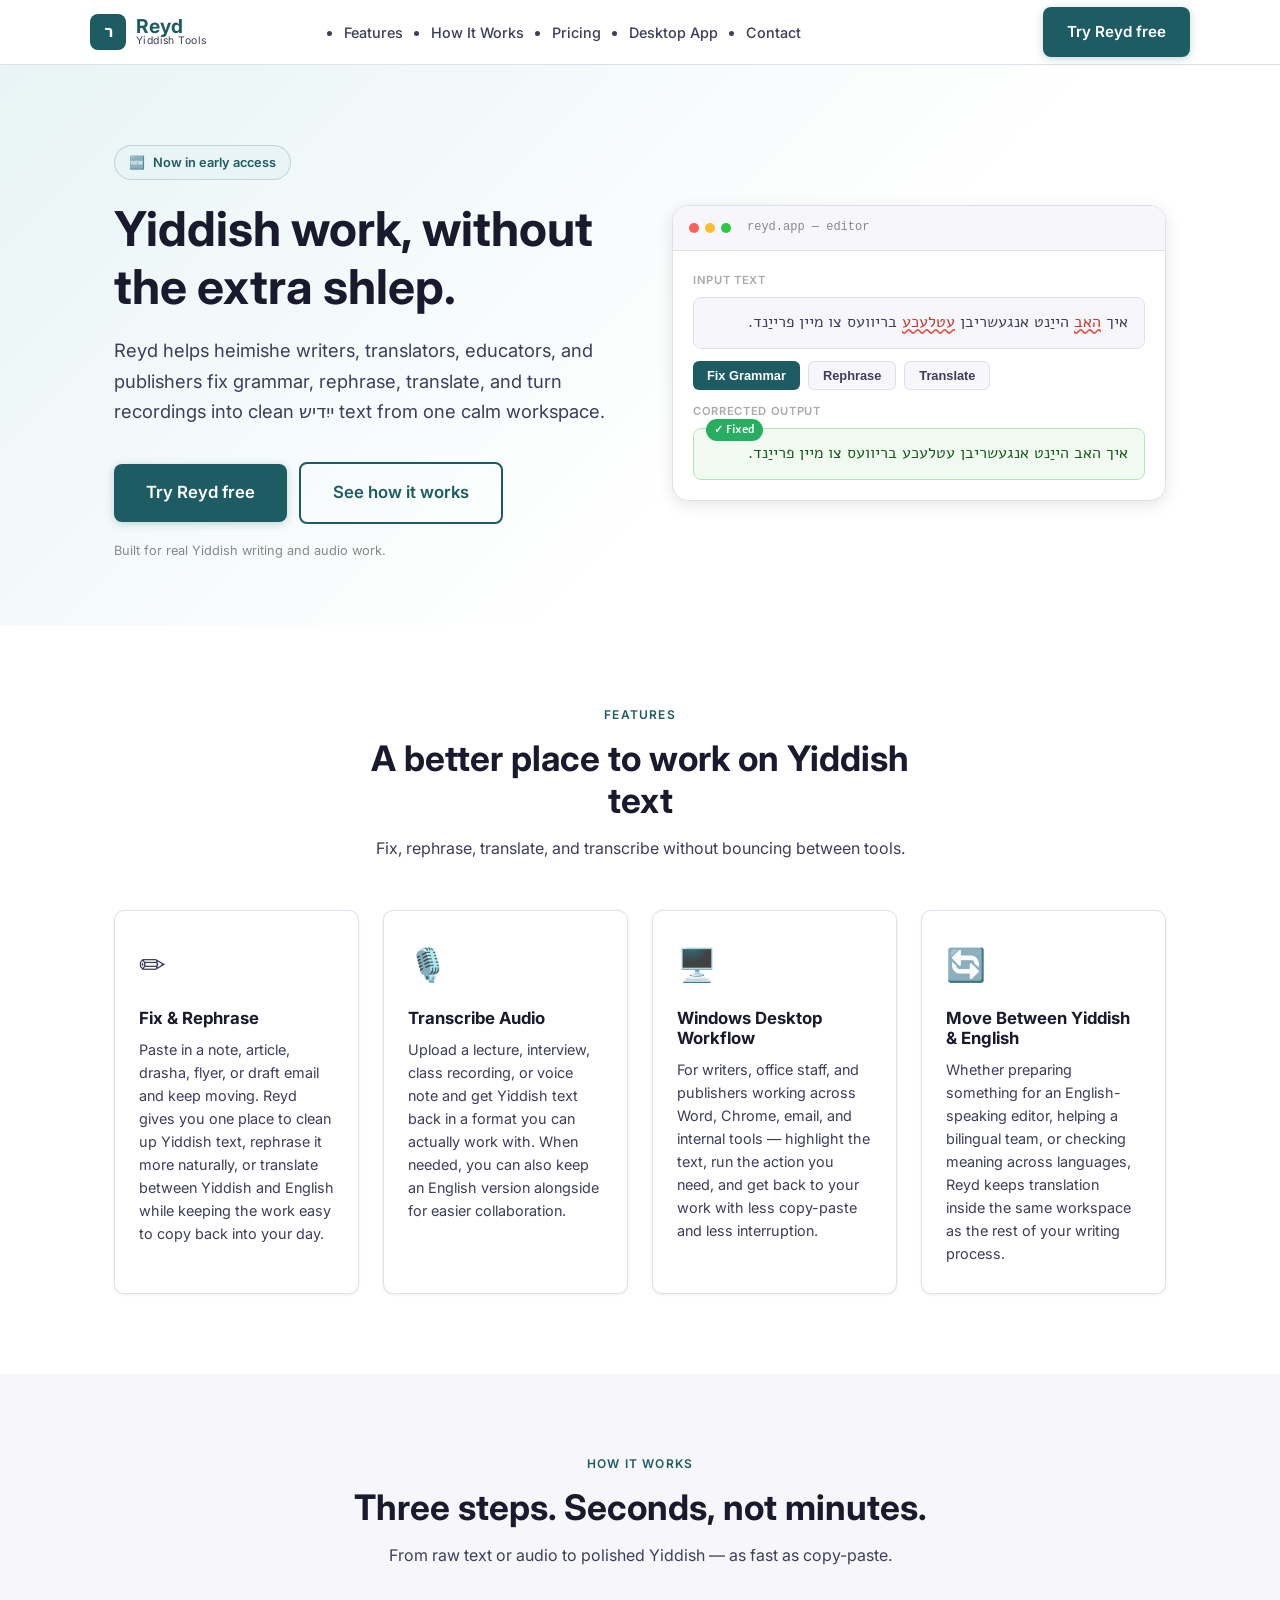
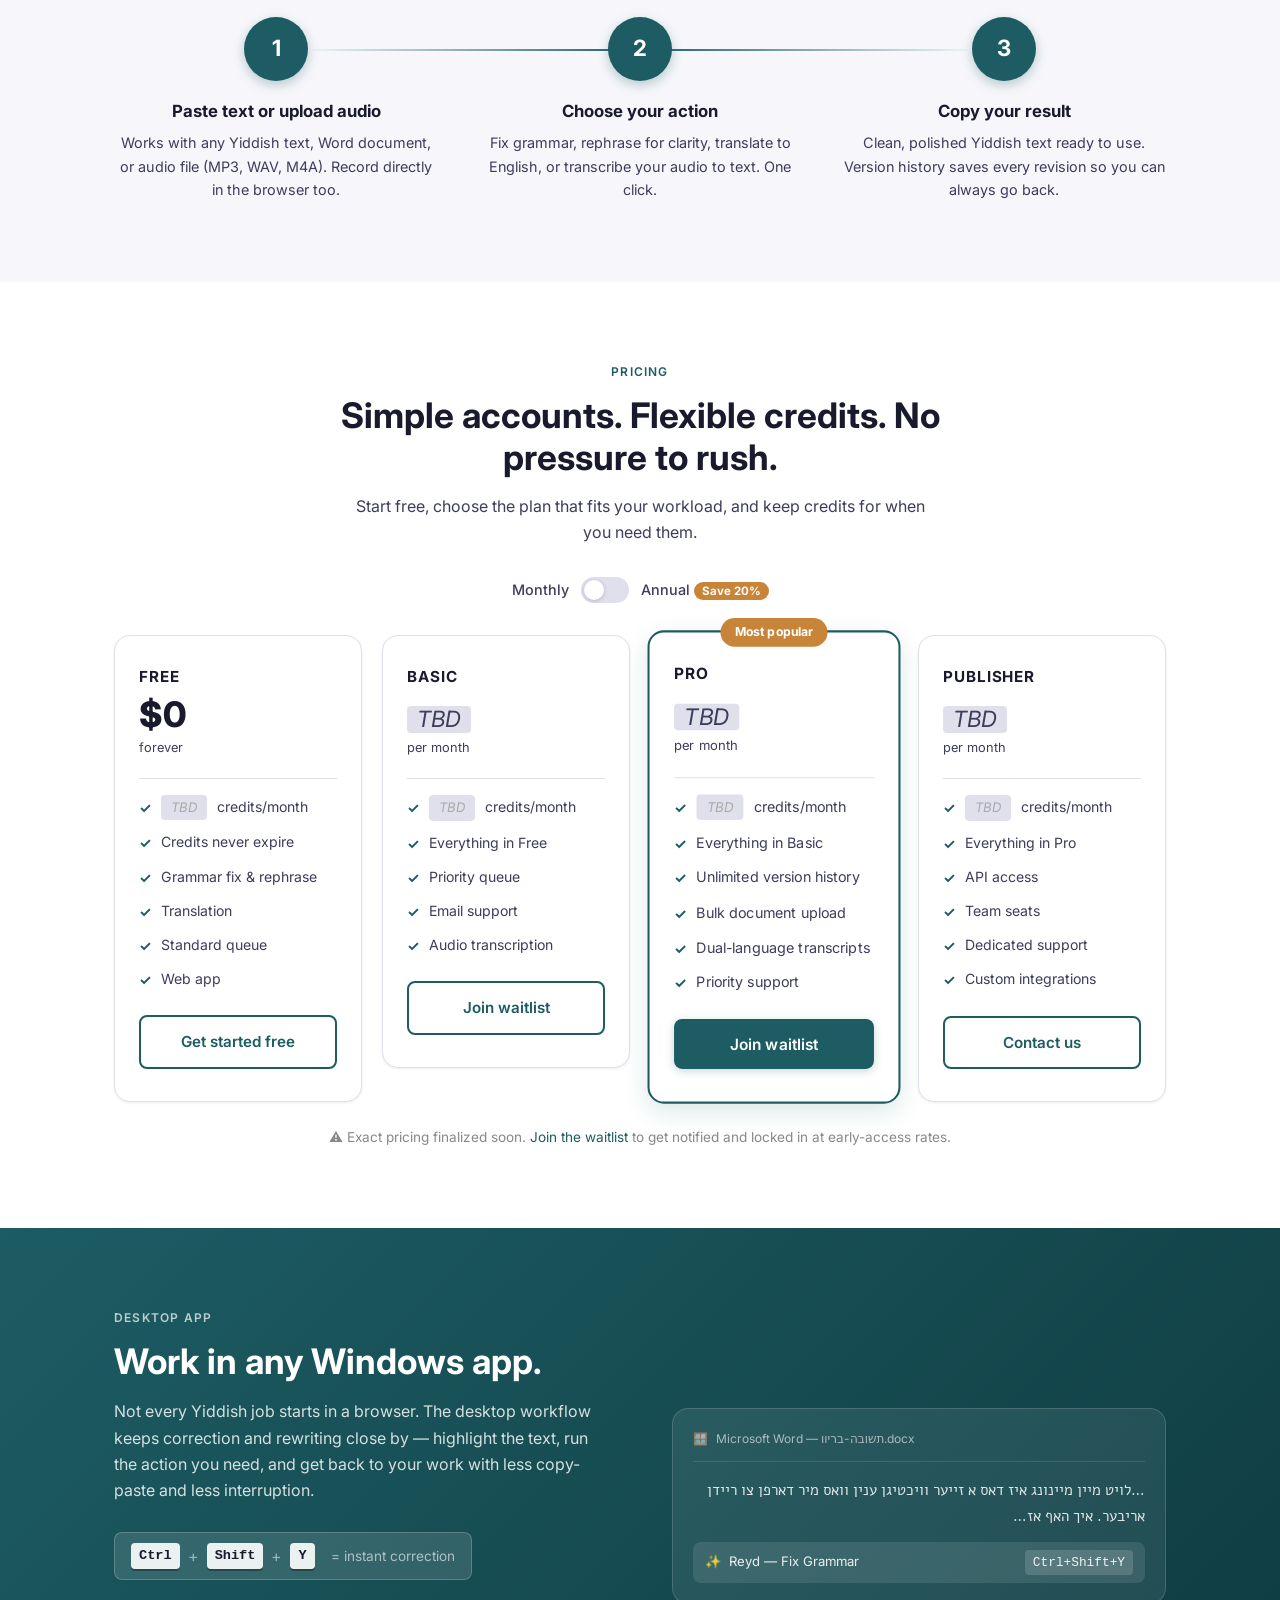
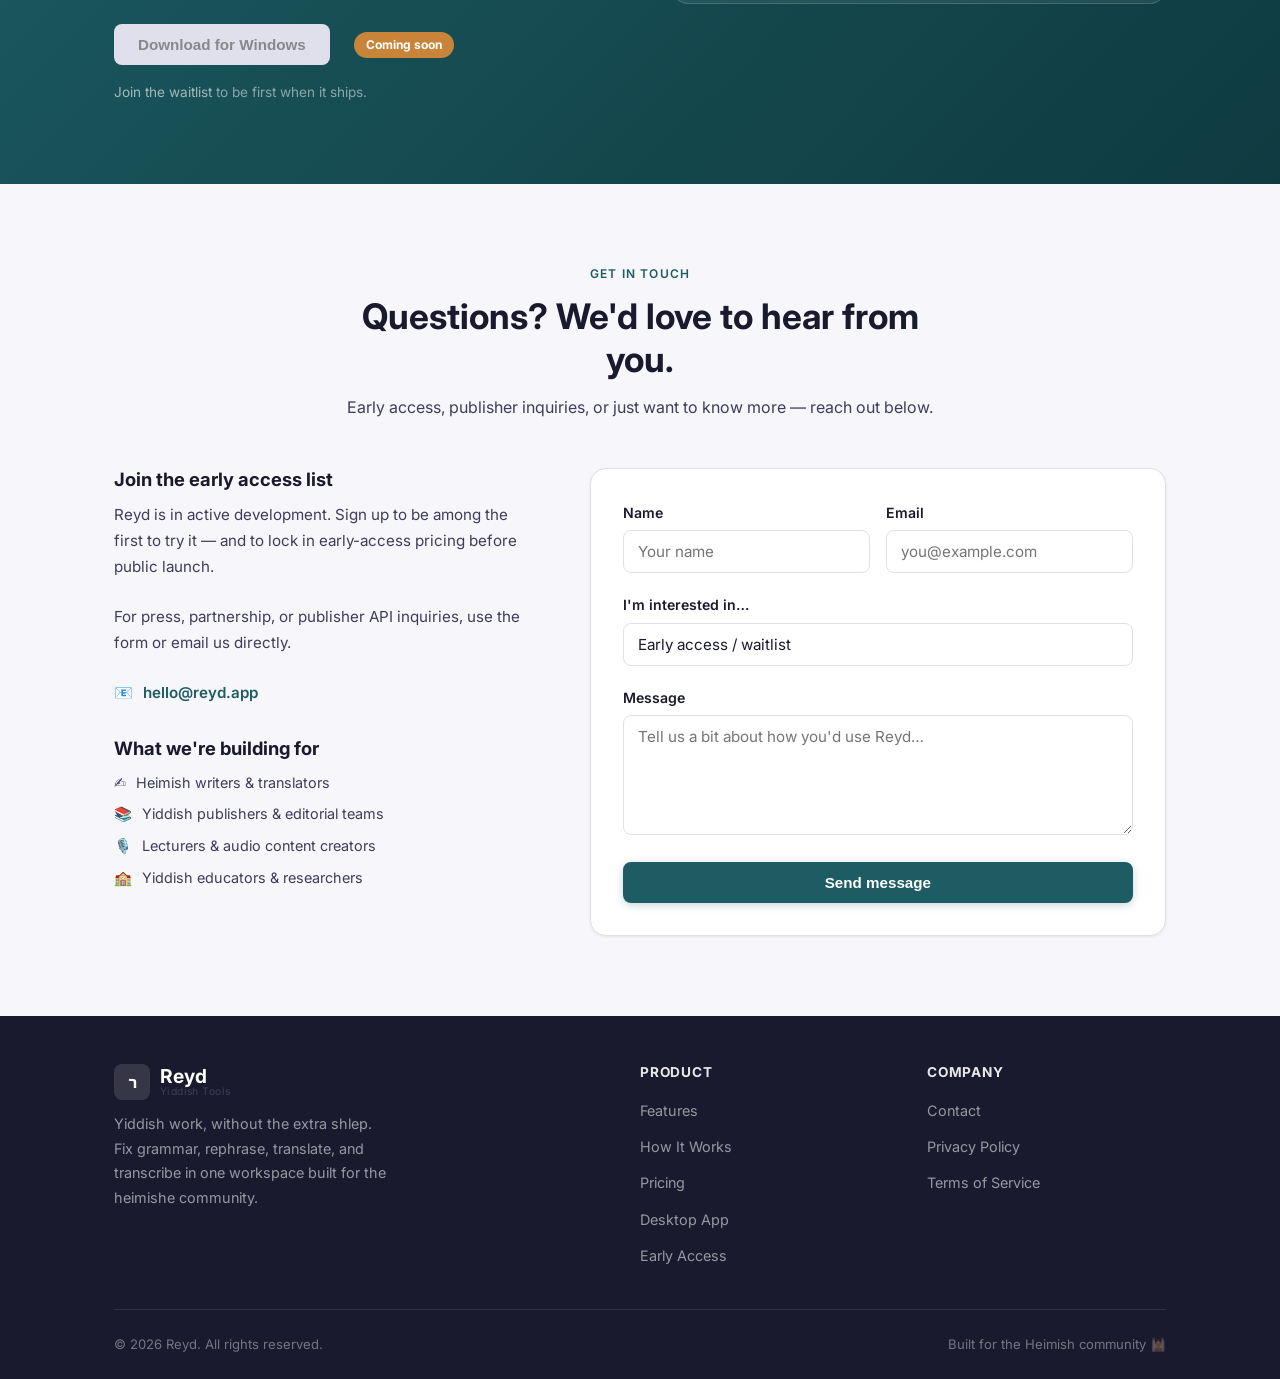
==== commit 2551a9e7: "Integrate Marketer-approved copy into marketing site - Hero: new headline "Yiddish work, without the" ====
--- a/index.html
+++ b/index.html
@@ -5,23 +5,23 @@
   <meta name="viewport" content="width=device-width, initial-scale=1.0" />
 
   <!-- ── SEO ── -->
-  <title>Reyd — Yiddish Grammar, Translation & Audio Transcription</title>
-  <meta name="description" content="Fix Yiddish grammar, rephrase, translate, and transcribe audio — all in one tool built for Heimish writers, translators, and publishers. Web and Windows desktop app." />
+  <title>Reyd | Yiddish Writing, Translation, and Transcription</title>
+  <meta name="description" content="Fix grammar, rephrase, translate, and transcribe Yiddish in one workspace built for writers, educators, publishers, and community teams." />
   <meta name="keywords" content="Yiddish grammar, Yiddish translation, Yiddish transcription, Heimish, Yiddish audio, STT, text correction" />
   <link rel="canonical" href="https://reyd.app/" />
 
   <!-- ── Open Graph ── -->
   <meta property="og:type"        content="website" />
   <meta property="og:url"         content="https://reyd.app/" />
-  <meta property="og:title"       content="Reyd — Yiddish Productivity Tools" />
-  <meta property="og:description" content="Fix grammar, translate, and transcribe Yiddish — in seconds. Web + Windows desktop." />
+  <meta property="og:title"       content="Reyd for Yiddish Writing and Audio Work" />
+  <meta property="og:description" content="A Yiddish workspace for fixing text, translating, and turning recordings into usable writing." />
   <meta property="og:image"       content="https://reyd.app/og-image.png" />
   <meta property="og:locale"      content="en_US" />
 
   <!-- ── Twitter Card ── -->
   <meta name="twitter:card"        content="summary_large_image" />
-  <meta name="twitter:title"       content="Reyd — Yiddish Productivity Tools" />
-  <meta name="twitter:description" content="Fix grammar, translate, and transcribe Yiddish — in seconds." />
+  <meta name="twitter:title"       content="Reyd for Yiddish Writing and Audio Work" />
+  <meta name="twitter:description" content="A Yiddish workspace for fixing text, translating, and turning recordings into usable writing." />
   <meta name="twitter:image"       content="https://reyd.app/og-image.png" />
 
   <!-- ── Fonts ── -->
@@ -61,7 +61,7 @@
         <li><a href="#contact">Contact</a></li>
       </ul>
 
-      <a href="#pricing" class="btn btn-primary navbar-cta">Try it free</a>
+      <a href="#pricing" class="btn btn-primary navbar-cta">Try Reyd free</a>
 
       <div class="hamburger" id="hamburger" role="button" aria-label="Open menu" aria-expanded="false" tabindex="0">
         <span></span><span></span><span></span>
@@ -92,16 +92,16 @@
           <span aria-hidden="true">🆕</span> Now in early access
         </div>
         <h1 id="hero-heading">
-          Fix, rephrase, translate,<br />and transcribe <span lang="yi">ייִדיש</span> — in seconds.
+          Yiddish work, without the extra shlep.
         </h1>
         <p class="hero-sub">
-          The Yiddish productivity toolkit for Heimish writers, translators, and publishers. Works in your browser and any Windows app.
+          Reyd helps heimishe writers, translators, educators, and publishers fix grammar, rephrase, translate, and turn recordings into clean <span lang="yi">ייִדיש</span> text from one calm workspace.
         </p>
         <div class="hero-actions">
-          <a href="#pricing" class="btn btn-primary btn-lg">Start free</a>
+          <a href="#pricing" class="btn btn-primary btn-lg">Try Reyd free</a>
           <a href="#how-it-works" class="btn btn-outline btn-lg">See how it works</a>
         </div>
-        <p class="hero-note">No credit card required &mdash; free tier available</p>
+        <p class="hero-note">Built for real Yiddish writing and audio work.</p>
       </div>
 
       <!-- Interactive demo panel -->
@@ -142,32 +142,30 @@
   <div class="container">
     <div class="section-header">
       <div class="section-label">Features</div>
-      <h2 id="features-heading">Everything you need for Yiddish work</h2>
-      <p>Built for Heimish orthography. Works with the Yiddish you actually write — not just YIVO standard.</p>
+      <h2 id="features-heading">A better place to work on Yiddish text</h2>
+      <p>Fix, rephrase, translate, and transcribe without bouncing between tools.</p>
     </div>
 
     <div class="features-grid" role="list">
       <div class="feature-card" role="listitem">
         <span class="feature-icon" aria-hidden="true">✏️</span>
         <h3>Fix &amp; Rephrase</h3>
-        <p>Correct Yiddish grammar and rephrase naturally with one click. Preserves Heimish orthography and spelling conventions.</p>
-      </div>
-      <div class="feature-card" role="listitem">
-        <span class="feature-icon" aria-hidden="true">🔄</span>
-        <h3>Translate</h3>
-        <p>
-          <span lang="yi">ייִדיש</span> ↔ English translation. Paste your text and get a clean, accurate translation — no app-switching needed.
-        </p>
+        <p>Paste in a note, article, drasha, flyer, or draft email and keep moving. Reyd gives you one place to clean up Yiddish text, rephrase it more naturally, or translate between Yiddish and English while keeping the work easy to copy back into your day.</p>
       </div>
       <div class="feature-card" role="listitem">
         <span class="feature-icon" aria-hidden="true">🎙️</span>
         <h3>Transcribe Audio</h3>
-        <p>Upload a lecture, voice note, or recording. Get polished Yiddish text — optionally with an English transcript side-by-side.</p>
+        <p>Upload a lecture, interview, class recording, or voice note and get Yiddish text back in a format you can actually work with. When needed, you can also keep an English version alongside for easier collaboration.</p>
       </div>
       <div class="feature-card" role="listitem">
         <span class="feature-icon" aria-hidden="true">🖥️</span>
-        <h3>Desktop App (Windows)</h3>
-        <p>Highlight text in Word, Chrome, or Notepad, press <strong>Ctrl+Shift+Y</strong>, and get corrected Yiddish — without leaving your app.</p>
+        <h3>Windows Desktop Workflow</h3>
+        <p>For writers, office staff, and publishers working across Word, Chrome, email, and internal tools — highlight the text, run the action you need, and get back to your work with less copy-paste and less interruption.</p>
+      </div>
+      <div class="feature-card" role="listitem">
+        <span class="feature-icon" aria-hidden="true">🔄</span>
+        <h3>Move Between Yiddish &amp; English</h3>
+        <p>Whether preparing something for an English-speaking editor, helping a bilingual team, or checking meaning across languages, Reyd keeps translation inside the same workspace as the rest of your writing process.</p>
       </div>
     </div>
   </div>
@@ -211,8 +209,8 @@
   <div class="container">
     <div class="section-header">
       <div class="section-label">Pricing</div>
-      <h2 id="pricing-heading">Simple, credit-based pricing</h2>
-      <p>Credits never expire. Start free — upgrade when you need more.</p>
+      <h2 id="pricing-heading">Simple accounts. Flexible credits. No pressure to rush.</h2>
+      <p>Start free, choose the plan that fits your workload, and keep credits for when you need them.</p>
     </div>
 
     <div class="pricing-toggle" role="group" aria-label="Billing period">
@@ -311,7 +309,7 @@
         <div class="section-label" style="color:rgba(255,255,255,.7);">Desktop App</div>
         <h2 id="desktop-heading">Work in any Windows app.</h2>
         <p style="margin-top:16px;margin-bottom:8px;">
-          The Reyd desktop app puts Yiddish correction a hotkey away. Highlight text anywhere — Word, Chrome, Notepad — and get polished Yiddish back instantly.
+          Not every Yiddish job starts in a browser. The desktop workflow keeps correction and rewriting close by — highlight the text, run the action you need, and get back to your work with less copy-paste and less interruption.
         </p>
         <div class="hotkey-demo" aria-label="Keyboard shortcut: Ctrl plus Shift plus Y">
           <kbd class="key">Ctrl</kbd>
@@ -453,7 +451,7 @@
           </div>
         </a>
         <p>
-          The Yiddish productivity toolkit for the Heimish community. Fix grammar, translate, transcribe audio — web and desktop.
+          Yiddish work, without the extra shlep. Fix grammar, rephrase, translate, and transcribe in one workspace built for the heimishe community.
         </p>
       </div>
 
